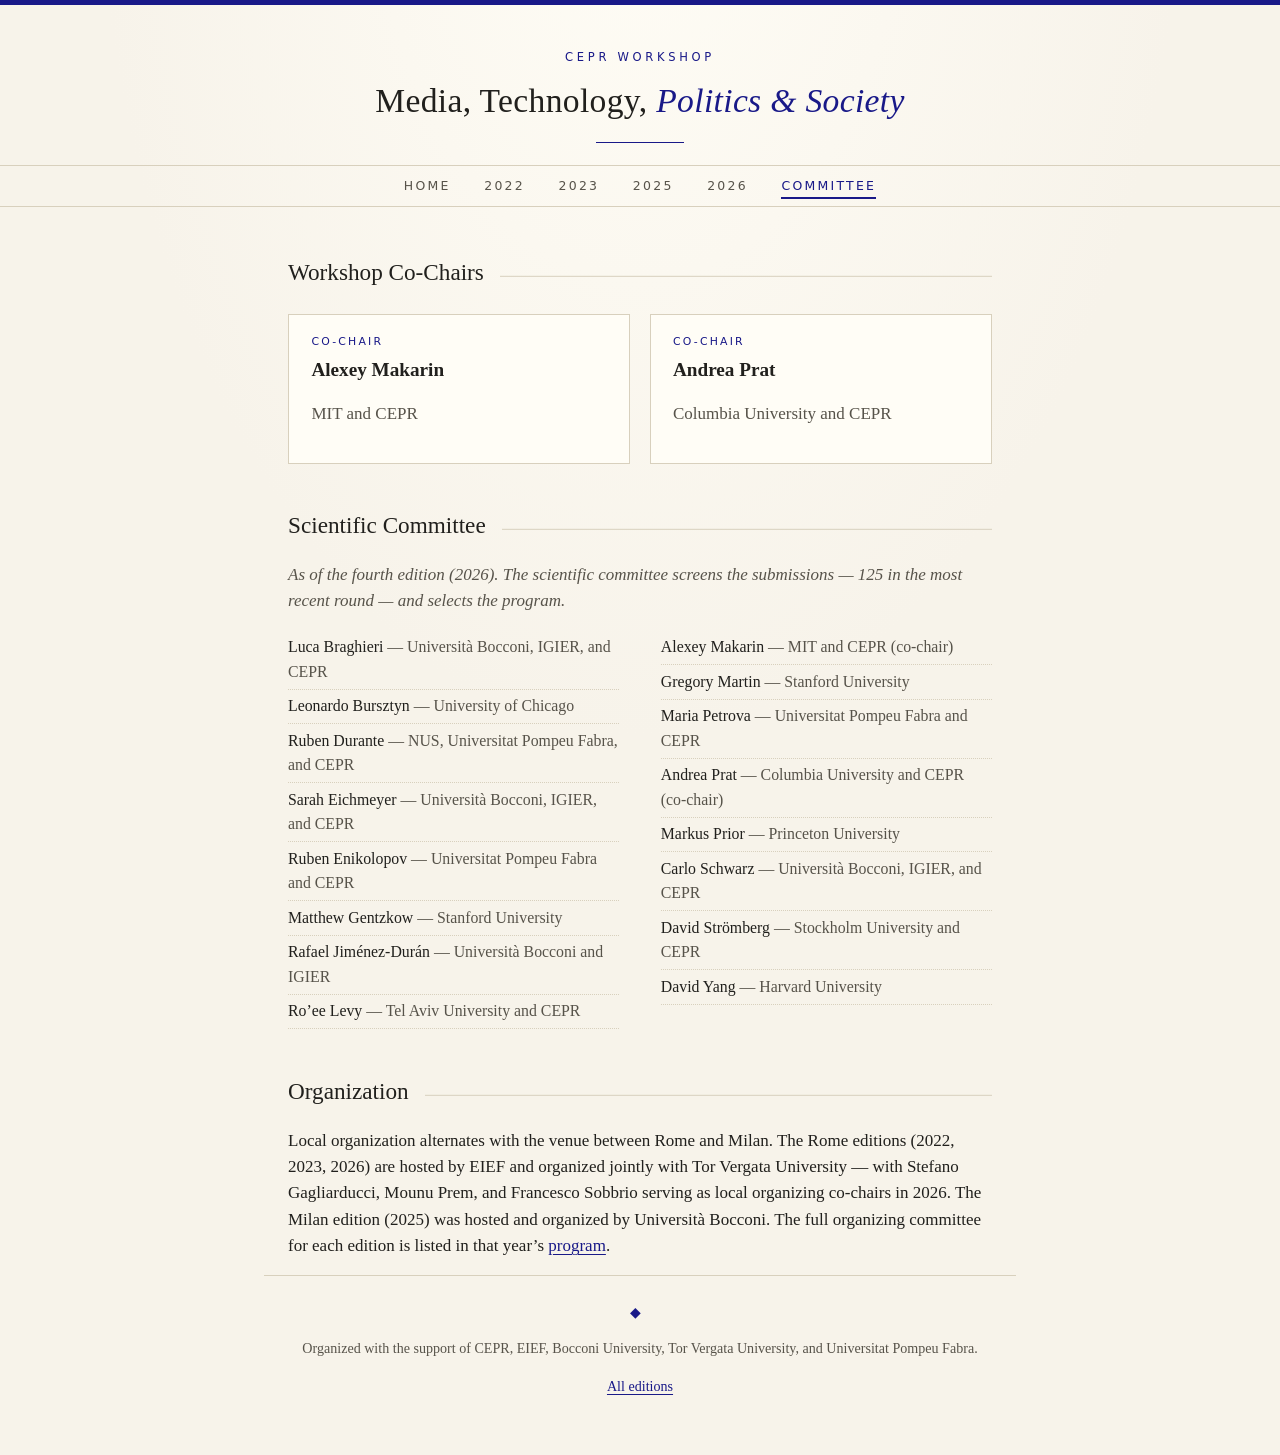
==== committee.html @ 84ce780a "Full site: index, committee, four edition pages, programs, participants, tools Co-Authored-By: Claud" ====
<!DOCTYPE html>
<html lang="en">
<head>
<meta charset="utf-8">
<meta name="viewport" content="width=device-width, initial-scale=1">
<title>Committee · CEPR Workshop on Media, Technology, Politics, and Society</title>
<meta name="description" content="Co-chairs and scientific committee of the CEPR Workshop on Media, Technology, Politics, and Society.">
<link rel="icon" href="data:image/svg+xml,%3Csvg xmlns='http://www.w3.org/2000/svg' viewBox='0 0 16 16'%3E%3Crect x='3' y='3' width='10' height='10' transform='rotate(45 8 8)' fill='%23191988'/%3E%3C/svg%3E">
<link rel="stylesheet" href="assets/style.css">
</head>
<body>

<header class="masthead wrap">
  <span class="kicker">CEPR Workshop</span>
  <h1><a href="index.html">Media, Technology, <em>Politics &amp; Society</em></a></h1>
  <hr class="rule">
</header>

<nav class="site" aria-label="Site">
  <ul>
    <li><a href="index.html">Home</a></li>
    <li><a href="editions/2022.html">2022</a></li>
    <li><a href="editions/2023.html">2023</a></li>
    <li><a href="editions/2025.html">2025</a></li>
    <li><a href="editions/2026.html">2026</a></li>
    <li><a href="committee.html" aria-current="page">Committee</a></li>
  </ul>
</nav>

<main class="wrap">

  <h2>Workshop Co-Chairs</h2>
  <div class="chairs">
    <div class="chair-card">
      <span class="role">Co-Chair</span>
      <p class="name">Alexey Makarin</p>
      <p class="muted">MIT and CEPR</p>
    </div>
    <div class="chair-card">
      <span class="role">Co-Chair</span>
      <p class="name">Andrea Prat</p>
      <p class="muted">Columbia University and CEPR</p>
    </div>
  </div>

  <h2>Scientific Committee</h2>
  <p class="muted" style="font-style: italic;">As of the fourth edition (2026). The scientific committee screens the submissions — 125 in the most recent round — and selects the program.</p>
  <ul class="people">
    <li>Luca Braghieri <span class="aff">— Università Bocconi, IGIER, and CEPR</span></li>
    <li>Leonardo Bursztyn <span class="aff">— University of Chicago</span></li>
    <li>Ruben Durante <span class="aff">— NUS, Universitat Pompeu Fabra, and CEPR</span></li>
    <li>Sarah Eichmeyer <span class="aff">— Università Bocconi, IGIER, and CEPR</span></li>
    <li>Ruben Enikolopov <span class="aff">— Universitat Pompeu Fabra and CEPR</span></li>
    <li>Matthew Gentzkow <span class="aff">— Stanford University</span></li>
    <li>Rafael Jiménez-Durán <span class="aff">— Università Bocconi and IGIER</span></li>
    <li>Ro’ee Levy <span class="aff">— Tel Aviv University and CEPR</span></li>
    <li>Alexey Makarin <span class="aff">— MIT and CEPR (co-chair)</span></li>
    <li>Gregory Martin <span class="aff">— Stanford University</span></li>
    <li>Maria Petrova <span class="aff">— Universitat Pompeu Fabra and CEPR</span></li>
    <li>Andrea Prat <span class="aff">— Columbia University and CEPR (co-chair)</span></li>
    <li>Markus Prior <span class="aff">— Princeton University</span></li>
    <li>Carlo Schwarz <span class="aff">— Università Bocconi, IGIER, and CEPR</span></li>
    <li>David Strömberg <span class="aff">— Stockholm University and CEPR</span></li>
    <li>David Yang <span class="aff">— Harvard University</span></li>
  </ul>

  <h2>Organization</h2>
  <p>Local organization alternates with the venue between Rome and Milan. The Rome editions (2022, 2023, 2026) are hosted by EIEF and organized jointly with Tor Vergata University — with Stefano Gagliarducci, Mounu Prem, and Francesco Sobbrio serving as local organizing co-chairs in 2026. The Milan edition (2025) was hosted and organized by Università Bocconi. The full organizing committee for each edition is listed in that year’s <a href="files/program-2026.pdf">program</a>.</p>

</main>

<footer class="site wrap">
  <span class="rule-dot">◆</span>
  <p>Organized with the support of CEPR, EIEF, Bocconi University, Tor Vergata University, and Universitat Pompeu Fabra.</p>
  <p><a href="index.html">All editions</a></p>
</footer>

</body>
</html>
---- assets/style.css ----
/* ==========================================================================
   CEPR Workshop on Media, Technology, Politics, and Society
   Editorial academic style — warm paper, ink text, deep program blue.
   No JS, no webfonts: characterful system serif stack (Palatino family).
   ========================================================================== */

:root {
  --paper: #f7f3ea;
  --paper-deep: #efe9db;
  --ink: #21201d;
  --ink-soft: #57534a;
  --blue: #191988;          /* the program's title blue */
  --blue-soft: #4444a8;
  --hairline: #d8d0bd;
  --serif: "Palatino Linotype", Palatino, "Book Antiqua", "URW Palladio L", "Palatino LT STD", Georgia, serif;
  --sans: "Gill Sans", "Gill Sans MT", "Avenir Next", Avenir, Seravek, Calibri, system-ui, sans-serif;
}

* { margin: 0; padding: 0; box-sizing: border-box; }

html { scroll-behavior: smooth; }

body {
  font-family: var(--serif);
  background: var(--paper);
  color: var(--ink);
  line-height: 1.55;
  font-size: 1.0625rem;
  border-top: 5px solid var(--blue);
  /* faint paper grain */
  background-image: radial-gradient(ellipse at 50% -20%, #fffdf6 0%, var(--paper) 60%);
  background-attachment: fixed;
}

.wrap {
  max-width: 47rem;
  margin: 0 auto;
  padding: 0 1.5rem;
}

/* --------------------------------------------------------------------------
   Masthead — set like a journal cover
   -------------------------------------------------------------------------- */

.masthead {
  text-align: center;
  padding: 2.75rem 0 1.4rem;
}

.masthead .kicker {
  font-family: var(--sans);
  font-size: 0.72rem;
  letter-spacing: 0.32em;
  text-transform: uppercase;
  color: var(--blue);
  display: block;
  margin-bottom: 0.9rem;
}

.masthead h1 {
  font-weight: 500;
  font-size: 2.1rem;
  line-height: 1.18;
  letter-spacing: 0.01em;
}

.masthead h1 a { color: var(--ink); text-decoration: none; }
.masthead h1 em { font-style: italic; color: var(--blue); }

.masthead .rule {
  width: 5.5rem;
  height: 1px;
  background: var(--blue);
  border: 0;
  margin: 1.3rem auto 0;
  position: relative;
}
.masthead .rule::after {
  content: "";
  position: absolute;
  left: 50%; top: -2.5px;
  width: 6px; height: 6px;
  background: var(--blue);
  transform: translateX(-50%) rotate(45deg);
}

/* --------------------------------------------------------------------------
   Navigation
   -------------------------------------------------------------------------- */

nav.site {
  border-top: 1px solid var(--hairline);
  border-bottom: 1px solid var(--hairline);
  margin-bottom: 3rem;
}

nav.site ul {
  list-style: none;
  display: flex;
  flex-wrap: wrap;
  justify-content: center;
  gap: 0 2.1rem;
  padding: 0.65rem 0;
  font-family: var(--sans);
  font-size: 0.78rem;
  letter-spacing: 0.18em;
  text-transform: uppercase;
}

nav.site a {
  color: var(--ink-soft);
  text-decoration: none;
  padding: 0.2rem 0;
  border-bottom: 2px solid transparent;
}
nav.site a:hover { color: var(--blue); }
nav.site a[aria-current="page"] {
  color: var(--blue);
  border-bottom-color: var(--blue);
}

/* --------------------------------------------------------------------------
   General typography
   -------------------------------------------------------------------------- */

main { padding-bottom: 4rem; }

h2 {
  font-weight: 500;
  font-size: 1.45rem;
  margin: 2.8rem 0 1.1rem;
  display: flex;
  align-items: baseline;
  gap: 1rem;
}
h2::after {
  content: "";
  flex: 1;
  height: 1px;
  background: var(--hairline);
  transform: translateY(-0.2rem);
}

h3 {
  font-family: var(--sans);
  font-size: 0.78rem;
  letter-spacing: 0.22em;
  text-transform: uppercase;
  color: var(--blue);
  font-weight: 600;
  margin: 2.2rem 0 0.9rem;
}

p { margin: 0 0 1rem; }
p.lede { font-size: 1.16rem; line-height: 1.6; }

a { color: var(--blue); text-underline-offset: 3px; text-decoration-thickness: 1px; }
a:hover { color: var(--blue-soft); }

.muted { color: var(--ink-soft); }

/* --------------------------------------------------------------------------
   Homepage: next-edition banner + edition cards
   -------------------------------------------------------------------------- */

.banner {
  border: 1px solid var(--blue);
  background: linear-gradient(180deg, rgba(25, 25, 136, 0.05), rgba(25, 25, 136, 0.02));
  padding: 1.15rem 1.4rem;
  margin: 2.2rem 0;
  display: flex;
  align-items: baseline;
  gap: 1rem;
  flex-wrap: wrap;
}
.banner .label {
  font-family: var(--sans);
  font-size: 0.7rem;
  letter-spacing: 0.24em;
  text-transform: uppercase;
  color: var(--blue);
  white-space: nowrap;
}
.banner .what { font-size: 1.05rem; }

.editions-grid {
  display: grid;
  grid-template-columns: repeat(auto-fill, minmax(19rem, 1fr));
  gap: 1.2rem;
  margin: 1.6rem 0;
}

.edition-card {
  display: block;
  text-decoration: none;
  color: var(--ink);
  border: 1px solid var(--hairline);
  background: #fffdf6;
  padding: 1.5rem 1.5rem 1.3rem;
  position: relative;
  transition: border-color 0.18s ease, transform 0.18s ease, box-shadow 0.18s ease;
}
.edition-card:hover {
  border-color: var(--blue);
  transform: translateY(-2px);
  box-shadow: 0 10px 24px -18px rgba(25, 25, 136, 0.55);
  color: var(--ink);
}

.edition-card .year {
  font-size: 2.9rem;
  line-height: 1;
  color: var(--blue);
  letter-spacing: 0.02em;
  font-variant-numeric: lining-nums;
}
.edition-card .nth {
  font-family: var(--sans);
  font-size: 0.68rem;
  letter-spacing: 0.22em;
  text-transform: uppercase;
  color: var(--ink-soft);
  display: block;
  margin: 0.55rem 0 0.2rem;
}
.edition-card .venue { font-size: 1.02rem; }
.edition-card .detail {
  color: var(--ink-soft);
  font-size: 0.92rem;
  margin-top: 0.35rem;
  font-style: italic;
}
.edition-card::after {
  content: "→";
  position: absolute;
  right: 1.3rem;
  top: 1.45rem;
  color: var(--hairline);
  font-family: var(--sans);
  transition: color 0.18s ease, transform 0.18s ease;
}
.edition-card:hover::after { color: var(--blue); transform: translateX(3px); }

/* --------------------------------------------------------------------------
   Edition page header
   -------------------------------------------------------------------------- */

.edition-head { margin-bottom: 0.6rem; }

.edition-head .nth {
  font-family: var(--sans);
  font-size: 0.72rem;
  letter-spacing: 0.28em;
  text-transform: uppercase;
  color: var(--blue);
  display: block;
  margin-bottom: 0.5rem;
}

.edition-head h2.title {
  font-size: 1.85rem;
  margin: 0 0 0.6rem;
  display: block;
}
.edition-head h2.title::after { content: none; }

.edition-head .meta {
  font-style: italic;
  color: var(--ink-soft);
  font-size: 1.05rem;
}

.edition-head .actions {
  margin-top: 1rem;
  font-family: var(--sans);
  font-size: 0.8rem;
  letter-spacing: 0.06em;
}

/* --------------------------------------------------------------------------
   Program
   -------------------------------------------------------------------------- */

.day {
  margin: 2.4rem 0 0;
}

.day > h3 { margin-bottom: 0; }
.day .chair {
  font-style: italic;
  color: var(--ink-soft);
  font-size: 0.95rem;
  margin: 0.25rem 0 0;
}

ol.sessions { list-style: none; margin-top: 1.1rem; }

.session {
  display: grid;
  grid-template-columns: 7.2rem 1fr;
  gap: 0 1.2rem;
  padding: 0.85rem 0;
  border-top: 1px solid var(--hairline);
}
.session:last-child { border-bottom: 1px solid var(--hairline); }

.session .time {
  font-family: var(--sans);
  font-size: 0.8rem;
  color: var(--ink-soft);
  letter-spacing: 0.04em;
  padding-top: 0.28rem;
  white-space: nowrap;
  font-variant-numeric: tabular-nums;
}

.session .paper-title {
  font-weight: 600;
  font-size: 1.05rem;
  line-height: 1.4;
}

.session .authors { margin-top: 0.15rem; }
.session .authors .aff { color: var(--ink-soft); }
.session .coauthors { color: var(--ink-soft); font-size: 0.97rem; margin-top: 0.05rem; }

.session .discussant {
  font-size: 0.95rem;
  margin-top: 0.3rem;
  color: var(--ink-soft);
}
.session .discussant b {
  font-family: var(--sans);
  font-weight: 600;
  font-size: 0.68rem;
  letter-spacing: 0.16em;
  text-transform: uppercase;
  color: var(--blue);
  margin-right: 0.4rem;
}

/* breaks: quiet rows */
.session.break { padding: 0.45rem 0; }
.session.break .what {
  color: var(--ink-soft);
  font-style: italic;
  font-size: 0.95rem;
  padding-top: 0.05rem;
}

/* keynotes & special sessions */
.session.special {
  border-left: 3px solid var(--blue);
  padding-left: 1rem;
  background: linear-gradient(90deg, rgba(25, 25, 136, 0.045), transparent 70%);
}
.session.special .kind {
  font-family: var(--sans);
  font-weight: 600;
  font-size: 0.68rem;
  letter-spacing: 0.2em;
  text-transform: uppercase;
  color: var(--blue);
  display: block;
  margin-bottom: 0.15rem;
}

.timing-note {
  font-style: italic;
  color: var(--ink-soft);
  font-size: 0.95rem;
  margin-top: 1.4rem;
}

.footnote {
  font-size: 0.9rem;
  color: var(--ink-soft);
  border-left: 2px solid var(--hairline);
  padding-left: 1rem;
  margin-top: 1.6rem;
}

/* --------------------------------------------------------------------------
   Participants
   -------------------------------------------------------------------------- */

ul.people {
  list-style: none;
  columns: 2;
  column-gap: 2.6rem;
  margin-top: 1rem;
}
ul.people li {
  padding: 0.28rem 0;
  break-inside: avoid;
  border-bottom: 1px dotted var(--hairline);
  font-size: 0.99rem;
}
ul.people .aff { color: var(--ink-soft); }

.people-note {
  font-size: 0.92rem;
  font-style: italic;
  color: var(--ink-soft);
  margin-top: 0.9rem;
}

/* --------------------------------------------------------------------------
   Committee page
   -------------------------------------------------------------------------- */

.chairs {
  display: grid;
  grid-template-columns: repeat(auto-fit, minmax(15rem, 1fr));
  gap: 1.2rem;
  margin: 1.4rem 0 0.6rem;
}
.chair-card {
  border: 1px solid var(--hairline);
  background: #fffdf6;
  padding: 1.2rem 1.4rem;
}
.chair-card .name { font-size: 1.2rem; font-weight: 600; }
.chair-card .role {
  font-family: var(--sans);
  font-size: 0.68rem;
  letter-spacing: 0.2em;
  text-transform: uppercase;
  color: var(--blue);
  display: block;
  margin-bottom: 0.3rem;
}

/* --------------------------------------------------------------------------
   Photo gallery
   -------------------------------------------------------------------------- */

.gallery {
  display: grid;
  grid-template-columns: repeat(auto-fill, minmax(220px, 1fr));
  gap: 0.8rem;
  margin-top: 1rem;
}
.gallery figure { margin: 0; }
.gallery img {
  width: 100%;
  height: 100%;
  aspect-ratio: 4 / 3;
  object-fit: cover;
  display: block;
  border: 1px solid var(--hairline);
  filter: sepia(0.06);
  transition: filter 0.2s ease;
}
.gallery a:hover img { filter: none; }
.gallery figcaption {
  font-size: 0.82rem;
  color: var(--ink-soft);
  font-style: italic;
  padding-top: 0.25rem;
}

.coming-soon {
  border: 1px dashed var(--hairline);
  color: var(--ink-soft);
  font-style: italic;
  text-align: center;
  padding: 2.2rem 1rem;
  background: rgba(255, 253, 246, 0.6);
}

/* --------------------------------------------------------------------------
   Footer
   -------------------------------------------------------------------------- */

footer.site {
  border-top: 1px solid var(--hairline);
  padding: 1.6rem 0 2.6rem;
  font-size: 0.88rem;
  color: var(--ink-soft);
  text-align: center;
}
footer.site .rule-dot {
  color: var(--blue);
  letter-spacing: 0.6em;
  display: block;
  margin-bottom: 0.9rem;
}

/* --------------------------------------------------------------------------
   Small screens
   -------------------------------------------------------------------------- */

@media (max-width: 640px) {
  .masthead h1 { font-size: 1.55rem; }
  nav.site ul { gap: 0 1.2rem; font-size: 0.72rem; }
  .session { grid-template-columns: 1fr; gap: 0.15rem; }
  .session .time { padding-top: 0; }
  ul.people { columns: 1; }
  .banner { flex-direction: column; gap: 0.3rem; }
}

@media print {
  nav.site, .actions { display: none; }
  body { border-top: none; background: white; }
}
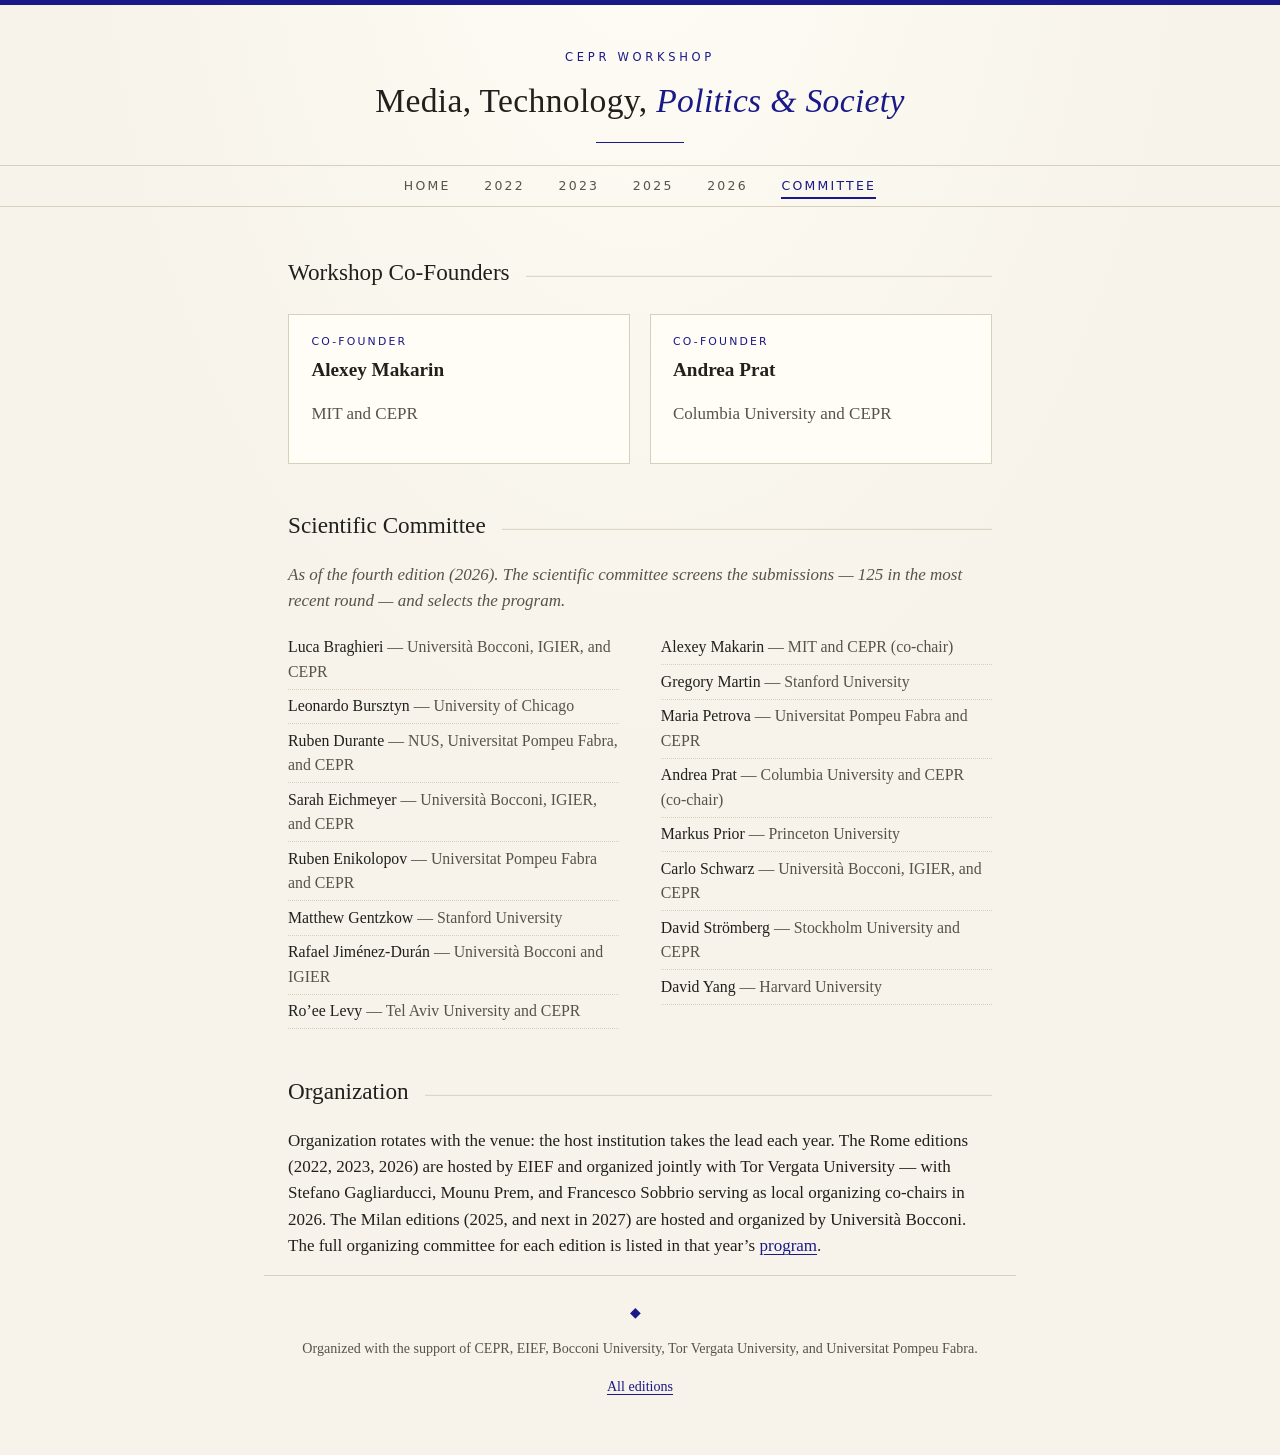
==== commit e65b1a85: "Corrections: co-founder phrasing, 2027 dates, 2023 Tinder paper presenter note - Makarin & Prat now " ====
--- a/committee.html
+++ b/committee.html
@@ -4,7 +4,7 @@
 <meta charset="utf-8">
 <meta name="viewport" content="width=device-width, initial-scale=1">
 <title>Committee · CEPR Workshop on Media, Technology, Politics, and Society</title>
-<meta name="description" content="Co-chairs and scientific committee of the CEPR Workshop on Media, Technology, Politics, and Society.">
+<meta name="description" content="Co-founders and scientific committee of the CEPR Workshop on Media, Technology, Politics, and Society.">
 <link rel="icon" href="data:image/svg+xml,%3Csvg xmlns='http://www.w3.org/2000/svg' viewBox='0 0 16 16'%3E%3Crect x='3' y='3' width='10' height='10' transform='rotate(45 8 8)' fill='%23191988'/%3E%3C/svg%3E">
 <link rel="stylesheet" href="assets/style.css">
 </head>
@@ -29,15 +29,15 @@
 
 <main class="wrap">
 
-  <h2>Workshop Co-Chairs</h2>
+  <h2>Workshop Co-Founders</h2>
   <div class="chairs">
     <div class="chair-card">
-      <span class="role">Co-Chair</span>
+      <span class="role">Co-Founder</span>
       <p class="name">Alexey Makarin</p>
       <p class="muted">MIT and CEPR</p>
     </div>
     <div class="chair-card">
-      <span class="role">Co-Chair</span>
+      <span class="role">Co-Founder</span>
       <p class="name">Andrea Prat</p>
       <p class="muted">Columbia University and CEPR</p>
     </div>
@@ -65,7 +65,7 @@
   </ul>
 
   <h2>Organization</h2>
-  <p>Local organization alternates with the venue between Rome and Milan. The Rome editions (2022, 2023, 2026) are hosted by EIEF and organized jointly with Tor Vergata University — with Stefano Gagliarducci, Mounu Prem, and Francesco Sobbrio serving as local organizing co-chairs in 2026. The Milan edition (2025) was hosted and organized by Università Bocconi. The full organizing committee for each edition is listed in that year’s <a href="files/program-2026.pdf">program</a>.</p>
+  <p>Organization rotates with the venue: the host institution takes the lead each year. The Rome editions (2022, 2023, 2026) are hosted by EIEF and organized jointly with Tor Vergata University — with Stefano Gagliarducci, Mounu Prem, and Francesco Sobbrio serving as local organizing co-chairs in 2026. The Milan editions (2025, and next in 2027) are hosted and organized by Università Bocconi. The full organizing committee for each edition is listed in that year’s <a href="files/program-2026.pdf">program</a>.</p>
 
 </main>
 
--- a/assets/style.css
+++ b/assets/style.css
@@ -339,6 +339,25 @@
   margin-right: 0.4rem;
 }
 
+/* people links in the program: quiet underline, blue on hover */
+.session .authors a,
+.session .coauthors a,
+.session .discussant a,
+.session .paper-title a {
+  color: inherit;
+  text-decoration: underline;
+  text-decoration-thickness: 1px;
+  text-decoration-color: var(--hairline);
+  text-underline-offset: 3px;
+}
+.session .authors a:hover,
+.session .coauthors a:hover,
+.session .discussant a:hover,
+.session .paper-title a:hover {
+  color: var(--blue);
+  text-decoration-color: var(--blue);
+}
+
 /* breaks: quiet rows */
 .session.break { padding: 0.45rem 0; }
 .session.break .what {
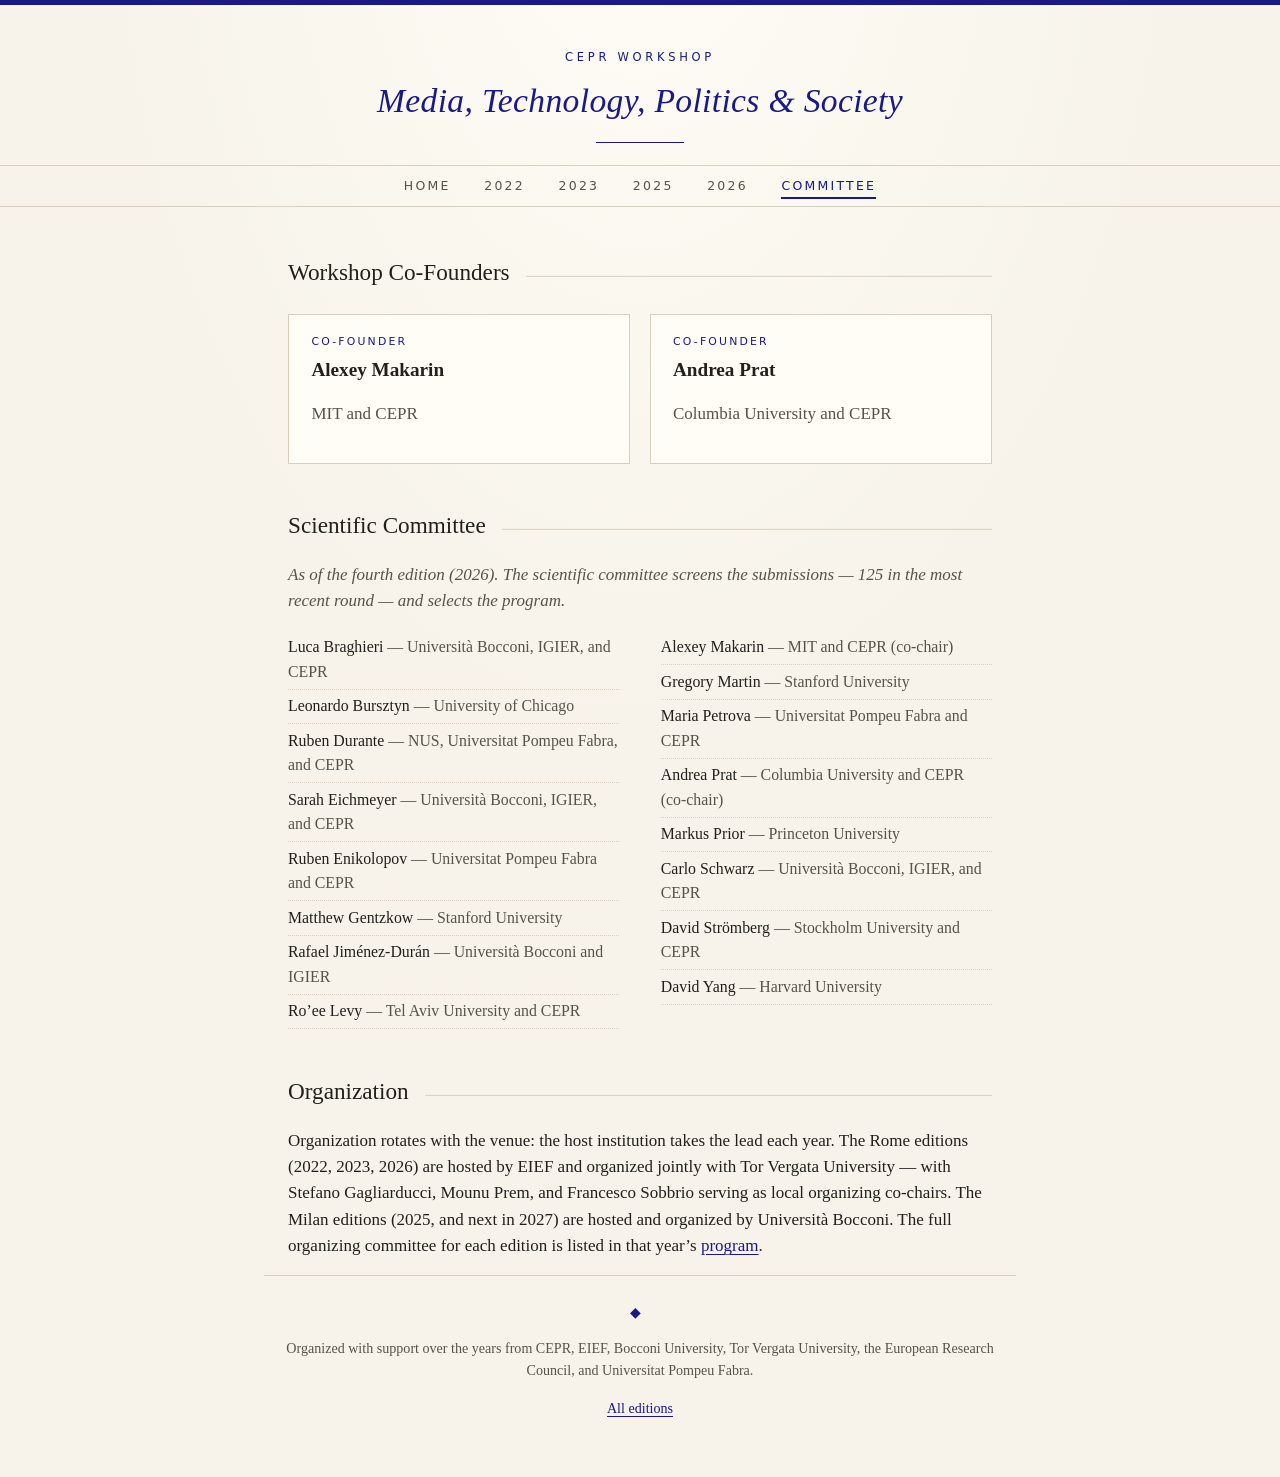
==== commit c9448620: "Minor edits" ====
--- a/committee.html
+++ b/committee.html
@@ -12,7 +12,7 @@
 
 <header class="masthead wrap">
   <span class="kicker">CEPR Workshop</span>
-  <h1><a href="index.html">Media, Technology, <em>Politics &amp; Society</em></a></h1>
+  <h1><a href="index.html"><em>Media, Technology, Politics &amp; Society</em></a></h1>
   <hr class="rule">
 </header>
 
@@ -65,13 +65,13 @@
   </ul>
 
   <h2>Organization</h2>
-  <p>Organization rotates with the venue: the host institution takes the lead each year. The Rome editions (2022, 2023, 2026) are hosted by EIEF and organized jointly with Tor Vergata University — with Stefano Gagliarducci, Mounu Prem, and Francesco Sobbrio serving as local organizing co-chairs in 2026. The Milan editions (2025, and next in 2027) are hosted and organized by Università Bocconi. The full organizing committee for each edition is listed in that year’s <a href="files/program-2026.pdf">program</a>.</p>
+  <p>Organization rotates with the venue: the host institution takes the lead each year. The Rome editions (2022, 2023, 2026) are hosted by EIEF and organized jointly with Tor Vergata University — with Stefano Gagliarducci, Mounu Prem, and Francesco Sobbrio serving as local organizing co-chairs. The Milan editions (2025, and next in 2027) are hosted and organized by Università Bocconi. The full organizing committee for each edition is listed in that year’s <a href="files/program-2026.pdf">program</a>.</p>
 
 </main>
 
 <footer class="site wrap">
   <span class="rule-dot">◆</span>
-  <p>Organized with the support of CEPR, EIEF, Bocconi University, Tor Vergata University, and Universitat Pompeu Fabra.</p>
+  <p>Organized with support over the years from CEPR, EIEF, Bocconi University, Tor Vergata University, the European Research Council, and Universitat Pompeu Fabra.</p>
   <p><a href="index.html">All editions</a></p>
 </footer>
 
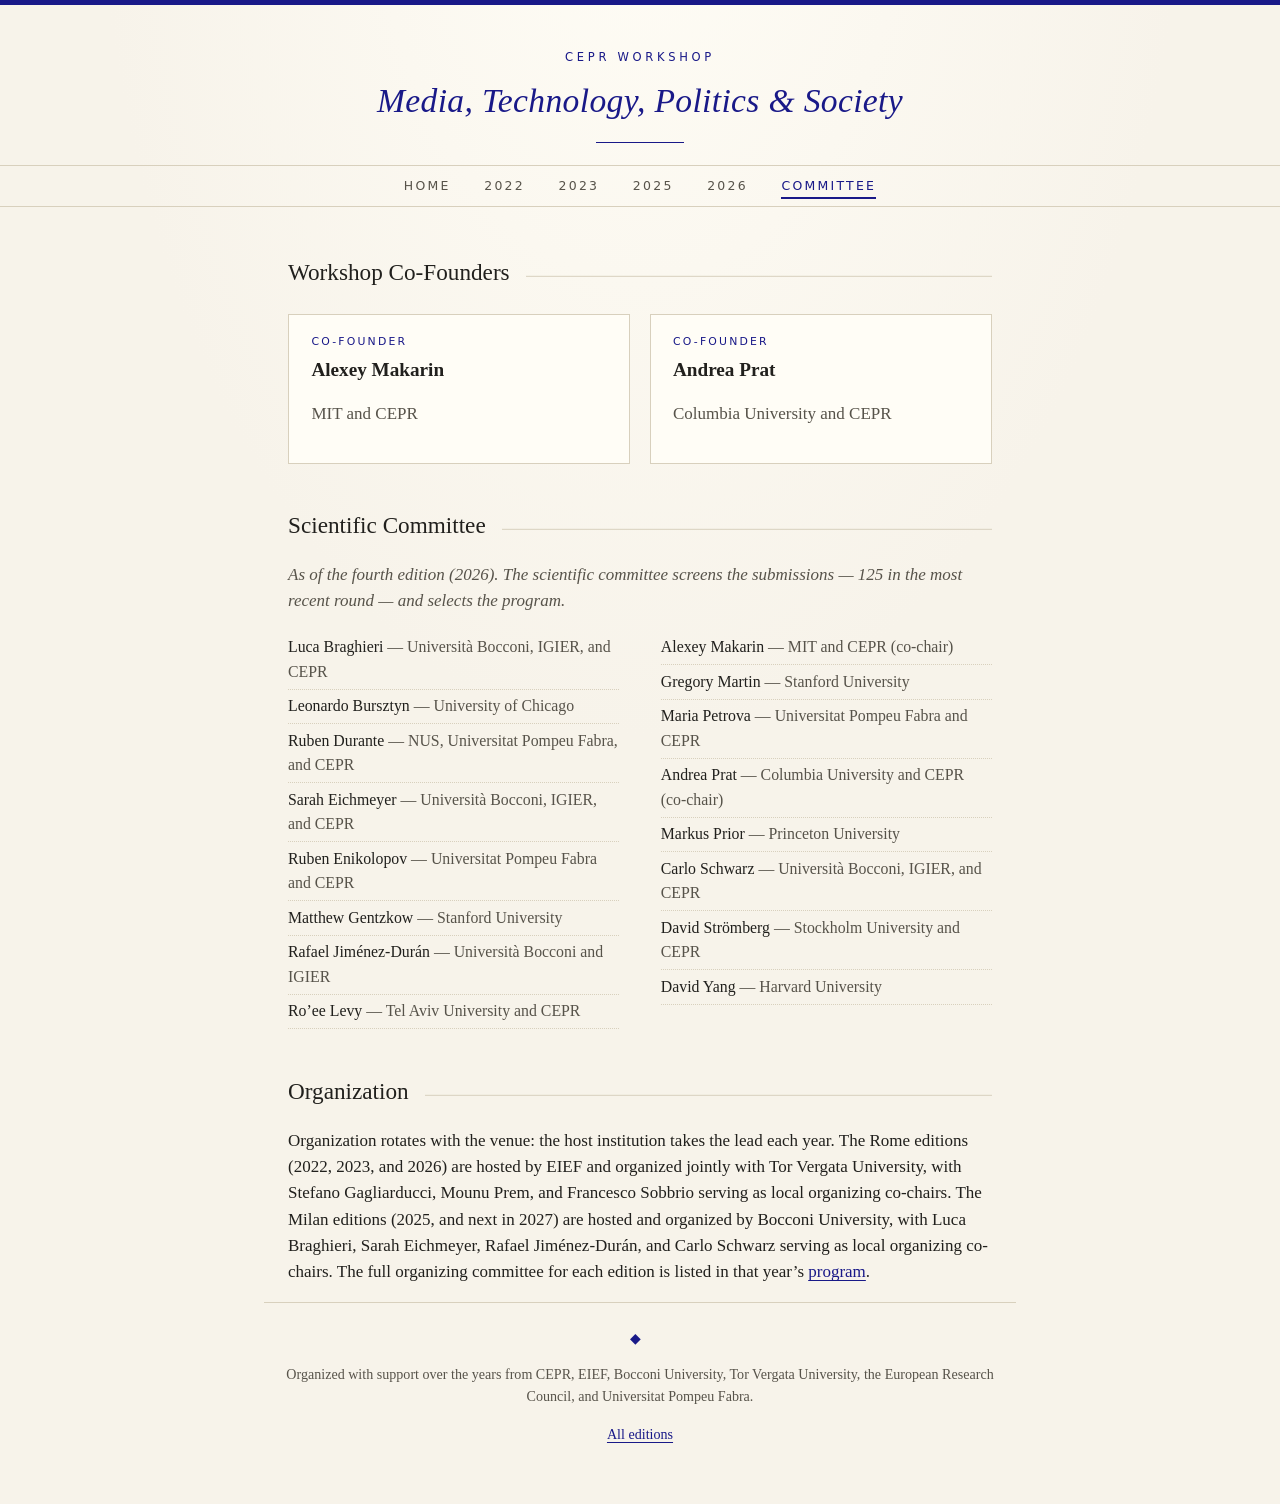
==== commit 1a84ed4d: "Minor edits" ====
--- a/committee.html
+++ b/committee.html
@@ -65,7 +65,7 @@
   </ul>
 
   <h2>Organization</h2>
-  <p>Organization rotates with the venue: the host institution takes the lead each year. The Rome editions (2022, 2023, 2026) are hosted by EIEF and organized jointly with Tor Vergata University — with Stefano Gagliarducci, Mounu Prem, and Francesco Sobbrio serving as local organizing co-chairs. The Milan editions (2025, and next in 2027) are hosted and organized by Università Bocconi. The full organizing committee for each edition is listed in that year’s <a href="files/program-2026.pdf">program</a>.</p>
+  <p>Organization rotates with the venue: the host institution takes the lead each year. The Rome editions (2022, 2023, and 2026) are hosted by EIEF and organized jointly with Tor Vergata University, with Stefano Gagliarducci, Mounu Prem, and Francesco Sobbrio serving as local organizing co-chairs. The Milan editions (2025, and next in 2027) are hosted and organized by Bocconi University, with Luca Braghieri, Sarah Eichmeyer, Rafael Jiménez-Durán, and Carlo Schwarz serving as local organizing co-chairs. The full organizing committee for each edition is listed in that year’s <a href="files/program-2026.pdf">program</a>.</p>
 
 </main>
 
